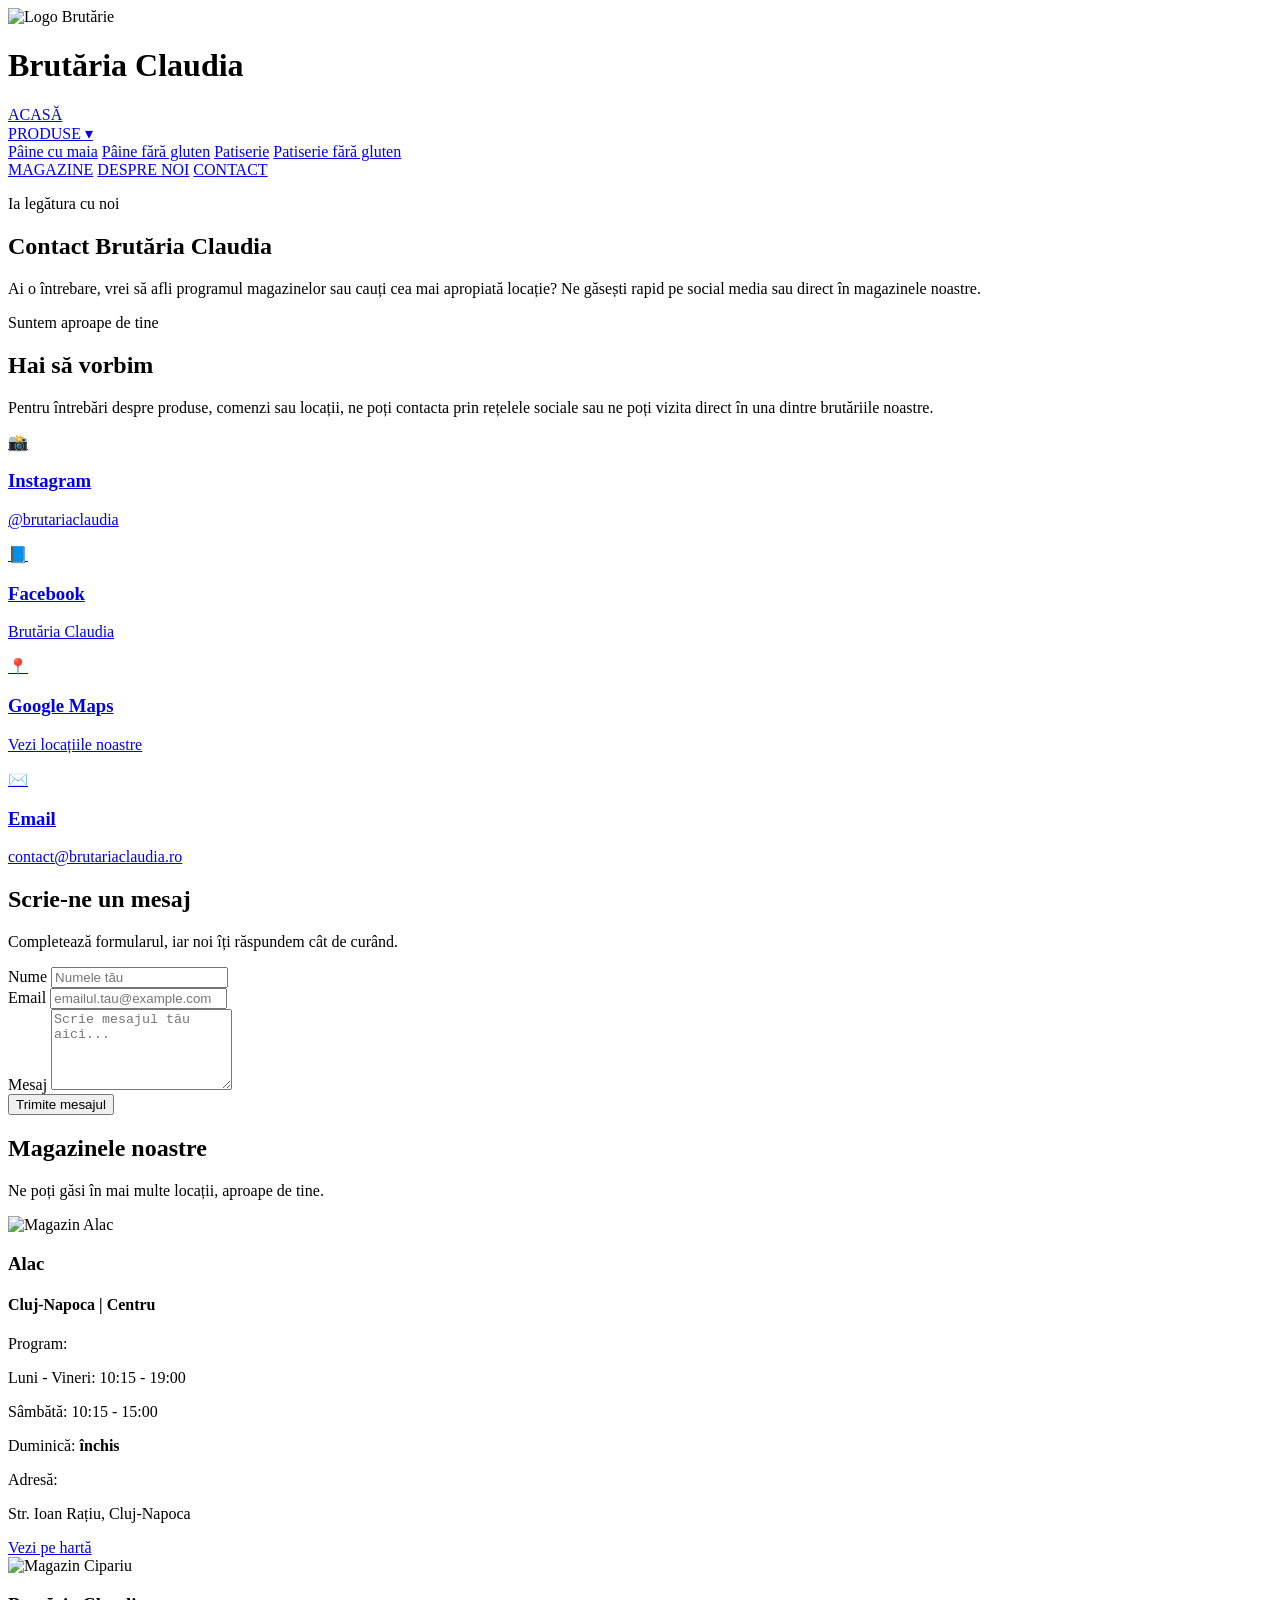
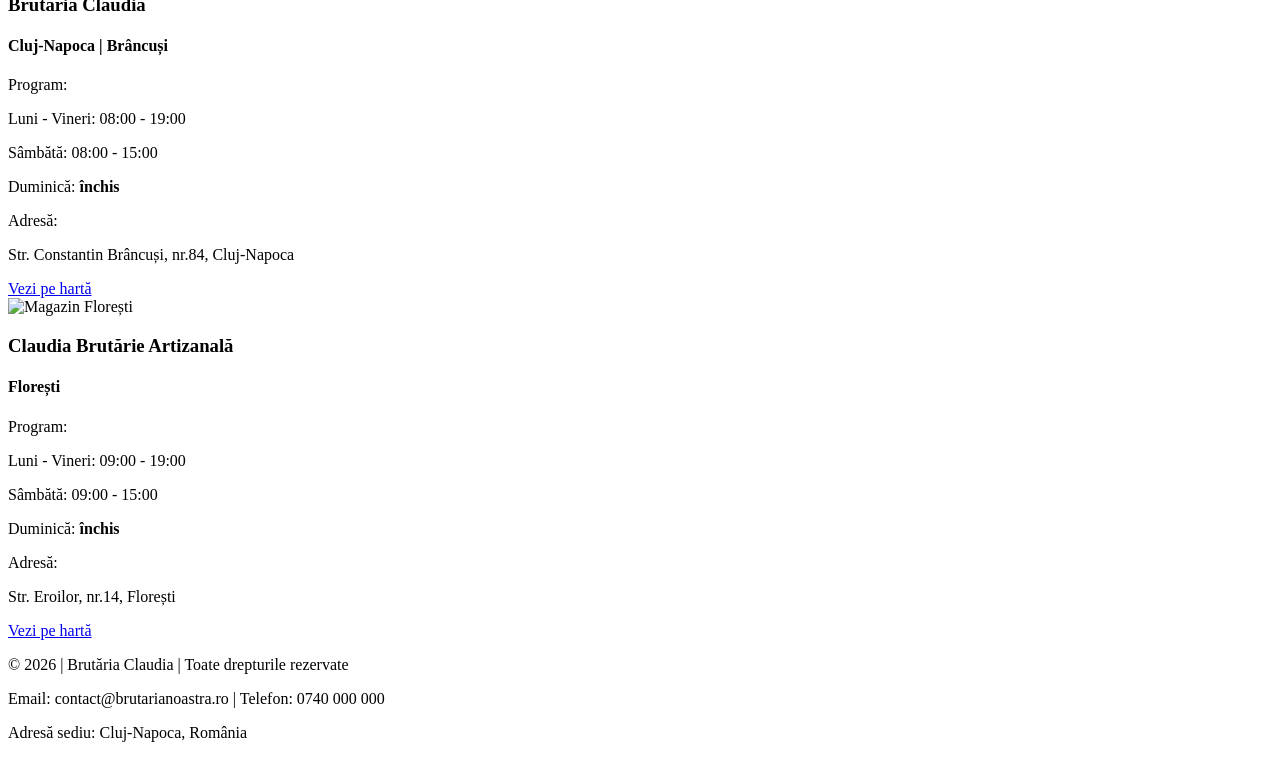
==== contact.html @ e35e1179 "Add files via upload" ====
<!DOCTYPE html>
<html lang="ro">

<head>
    <meta charset="UTF-8">
    <meta name="viewport" content="width=device-width, initial-scale=1.0">
    <title>Brutăria Claudia</title>

    <link rel="preconnect" href="https://fonts.googleapis.com">
    <link rel="preconnect" href="https://fonts.gstatic.com" crossorigin>
    <link href="https://fonts.googleapis.com/css2?family=Dancing+Script:wght@400;500;600;700&display=swap"
        rel="stylesheet">
        <link rel="stylesheet" href="https://cdnjs.cloudflare.com/ajax/libs/font-awesome/6.5.2/css/all.min.css">

    <link rel="stylesheet" href="styleMainPage.css">
    <link rel="stylesheet" href="header.css">
    <link rel="stylesheet" href="footer.css">
    <link rel="stylesheet" href="base.css">
    <link rel="stylesheet" href="generalButton.css">
    <link rel="stylesheet" href="cardProduct.css">
    <link rel="stylesheet" href="styleStoreCard.css">
    <link rel="stylesheet" href="review.css">
    <link rel="stylesheet" href="photoStack.css">
    <link rel="stylesheet" href="desprenoi.css">
    <link rel="stylesheet" href="contact.css">

</head>

<body>

    <div class="header">
        <div class="logo">
            <img src="logomic.jpg" alt="Logo Brutărie">
            <h1>Brutăria Claudia</h1>
        </div>

        <div class="nav-links">
            <a href="index.html">ACASĂ</a>

            <div class="dropdown">
                <a href="products.html" class="dropbtn">PRODUSE ▾</a>

                <div class="dropdown-content">
                    <a href="products.html#paine-maia">Pâine cu maia</a>
                    <a href="products.html#paine-fara-gluten">Pâine fără gluten</a>
                    <a href="products.html#patiserie">Patiserie</a>
                    <a href="products.html#patiserie-fara-gluten">Patiserie fără gluten</a>
                </div>
            </div>

            <a href="#magazine">MAGAZINE</a>
            <a href="desprenoi.html">DESPRE NOI</a>
            <a href="contact.html">CONTACT</a>
        </div>
    </div>

    <section class="contact-hero">
        <div class="contact-hero-overlay"></div>

        <div class="contact-hero-content">
            <p class="small-title center">Ia legătura cu noi</p>
            <h2>Contact Brutăria Claudia</h2>
            <p>
                Ai o întrebare, vrei să afli programul magazinelor sau cauți cea mai apropiată locație?
                Ne găsești rapid pe social media sau direct în magazinele noastre.
            </p>
        </div>
    </section>


    <section class="contact-section">
        <div class="contact-container">

            <div class="contact-info-box">
                <p class="small-title">Suntem aproape de tine</p>
                <h2>Hai să vorbim</h2>
                <p>
                    Pentru întrebări despre produse, comenzi sau locații, ne poți contacta prin rețelele sociale
                    sau ne poți vizita direct în una dintre brutăriile noastre.
                </p>

                <div class="contact-links">

                    <a href="https://www.instagram.com/brutariaclaudia/" target="_blank" class="contact-link-card">
                        <span class="contact-icon">📸</span>
                        <div>
                            <h3>Instagram</h3>
                            <p>@brutariaclaudia</p>
                        </div>
                    </a>

                    <a href="https://www.facebook.com/BrutariaClaudia/" target="_blank" class="contact-link-card">
                        <span class="contact-icon">📘</span>
                        <div>
                            <h3>Facebook</h3>
                            <p>Brutăria Claudia</p>
                        </div>
                    </a>

                    <a href="#magazine" class="contact-link-card">
                        <span class="contact-icon">📍</span>
                        <div>
                            <h3>Google Maps</h3>
                            <p>Vezi locațiile noastre</p>
                        </div>
                    </a>

                    <a href="mailto:contact@brutariaclaudia.ro" class="contact-link-card">
                        <span class="contact-icon">✉️</span>
                        <div>
                            <h3>Email</h3>
                            <p>contact@brutariaclaudia.ro</p>
                        </div>
                    </a>

                </div>
            </div>


            <div class="contact-form-box">
                <h2>Scrie-ne un mesaj</h2>
                <p>Completează formularul, iar noi îți răspundem cât de curând.</p>

                <form>
                    <div class="form-group">
                        <label for="name">Nume</label>
                        <input type="text" id="name" placeholder="Numele tău">
                    </div>

                    <div class="form-group">
                        <label for="email">Email</label>
                        <input type="email" id="email" placeholder="emailul.tau@example.com">
                    </div>

                    <div class="form-group">
                        <label for="message">Mesaj</label>
                        <textarea id="message" rows="5" placeholder="Scrie mesajul tău aici..."></textarea>
                    </div>

                    <button type="submit" class="general-button">Trimite mesajul</button>
                </form>
            </div>

        </div>
    </section>


    <section class="section" id="magazine">
        <h2>Magazinele noastre</h2>
        <p>Ne poți găsi în mai multe locații, aproape de tine.</p>

        <div class="stores-container">

            <div class="card">
                <img src="alac.jpg" alt="Magazin Alac">

                <div class="card-content">
                    <h3>Alac</h3>
                    <h4>Cluj-Napoca | Centru</h4>

                    <div class="store-info">
                        <p class="store-label">Program:</p>
                        <p>Luni - Vineri: 10:15 - 19:00</p>
                        <p>Sâmbătă: 10:15 - 15:00</p>
                        <p>Duminică: <b>închis</b></p>
                    </div>

                    <div class="store-info">
                        <p class="store-label">Adresă:</p>
                        <p>Str. Ioan Rațiu, Cluj-Napoca</p>
                    </div>

                    <a href="https://maps.app.goo.gl/24wig7q5QLeHc96m7" target="_blank" class="general-button">
                        Vezi pe hartă
                    </a>
                </div>
            </div>

            <div class="card">
                <img src="cipariu.jpg" alt="Magazin Cipariu">

                <div class="card-content">
                    <h3>Brutăria Claudia</h3>
                    <h4>Cluj-Napoca | Brâncuși</h4>

                    <div class="store-info">
                        <p class="store-label">Program:</p>
                        <p>Luni - Vineri: 08:00 - 19:00</p>
                        <p>Sâmbătă: 08:00 - 15:00</p>
                        <p>Duminică: <b>închis</b></p>
                    </div>

                    <div class="store-info">
                        <p class="store-label">Adresă:</p>
                        <p>Str. Constantin Brâncuși, nr.84, Cluj-Napoca</p>
                    </div>

                    <a href="https://maps.app.goo.gl/44AQgXcACfryTV2BA" target="_blank" class="general-button">
                        Vezi pe hartă
                    </a>
                </div>
            </div>

            <div class="card">
                <img src="floresti.png" alt="Magazin Florești">

                <div class="card-content">
                    <h3>Claudia Brutărie Artizanală</h3>
                    <h4>Florești</h4>

                    <div class="store-info">
                        <p class="store-label">Program:</p>
                        <p>Luni - Vineri: 09:00 - 19:00</p>
                        <p>Sâmbătă: 09:00 - 15:00</p>
                        <p>Duminică: <b>închis</b></p>
                    </div>

                    <div class="store-info">
                        <p class="store-label">Adresă:</p>
                        <p>Str. Eroilor, nr.14, Florești</p>
                    </div>

                    <a href="https://maps.app.goo.gl/Q2WSrQWiypg644St7" target="_blank" class="general-button">
                        Vezi pe hartă
                    </a>
                </div>
            </div>

        </div>
    </section>



    <div class="footer">
        <p>© 2026 | Brutăria Claudia | Toate drepturile rezervate</p>
        <p>Email: contact@brutarianoastra.ro | Telefon: 0740 000 000</p>
        <p>Adresă sediu: Cluj-Napoca, România</p>
    </div>

    <script src="rotateCard.js"></script>

    <script src="review.js"></script>

    <script src="slideshow.js"></script>

</body>

</html>
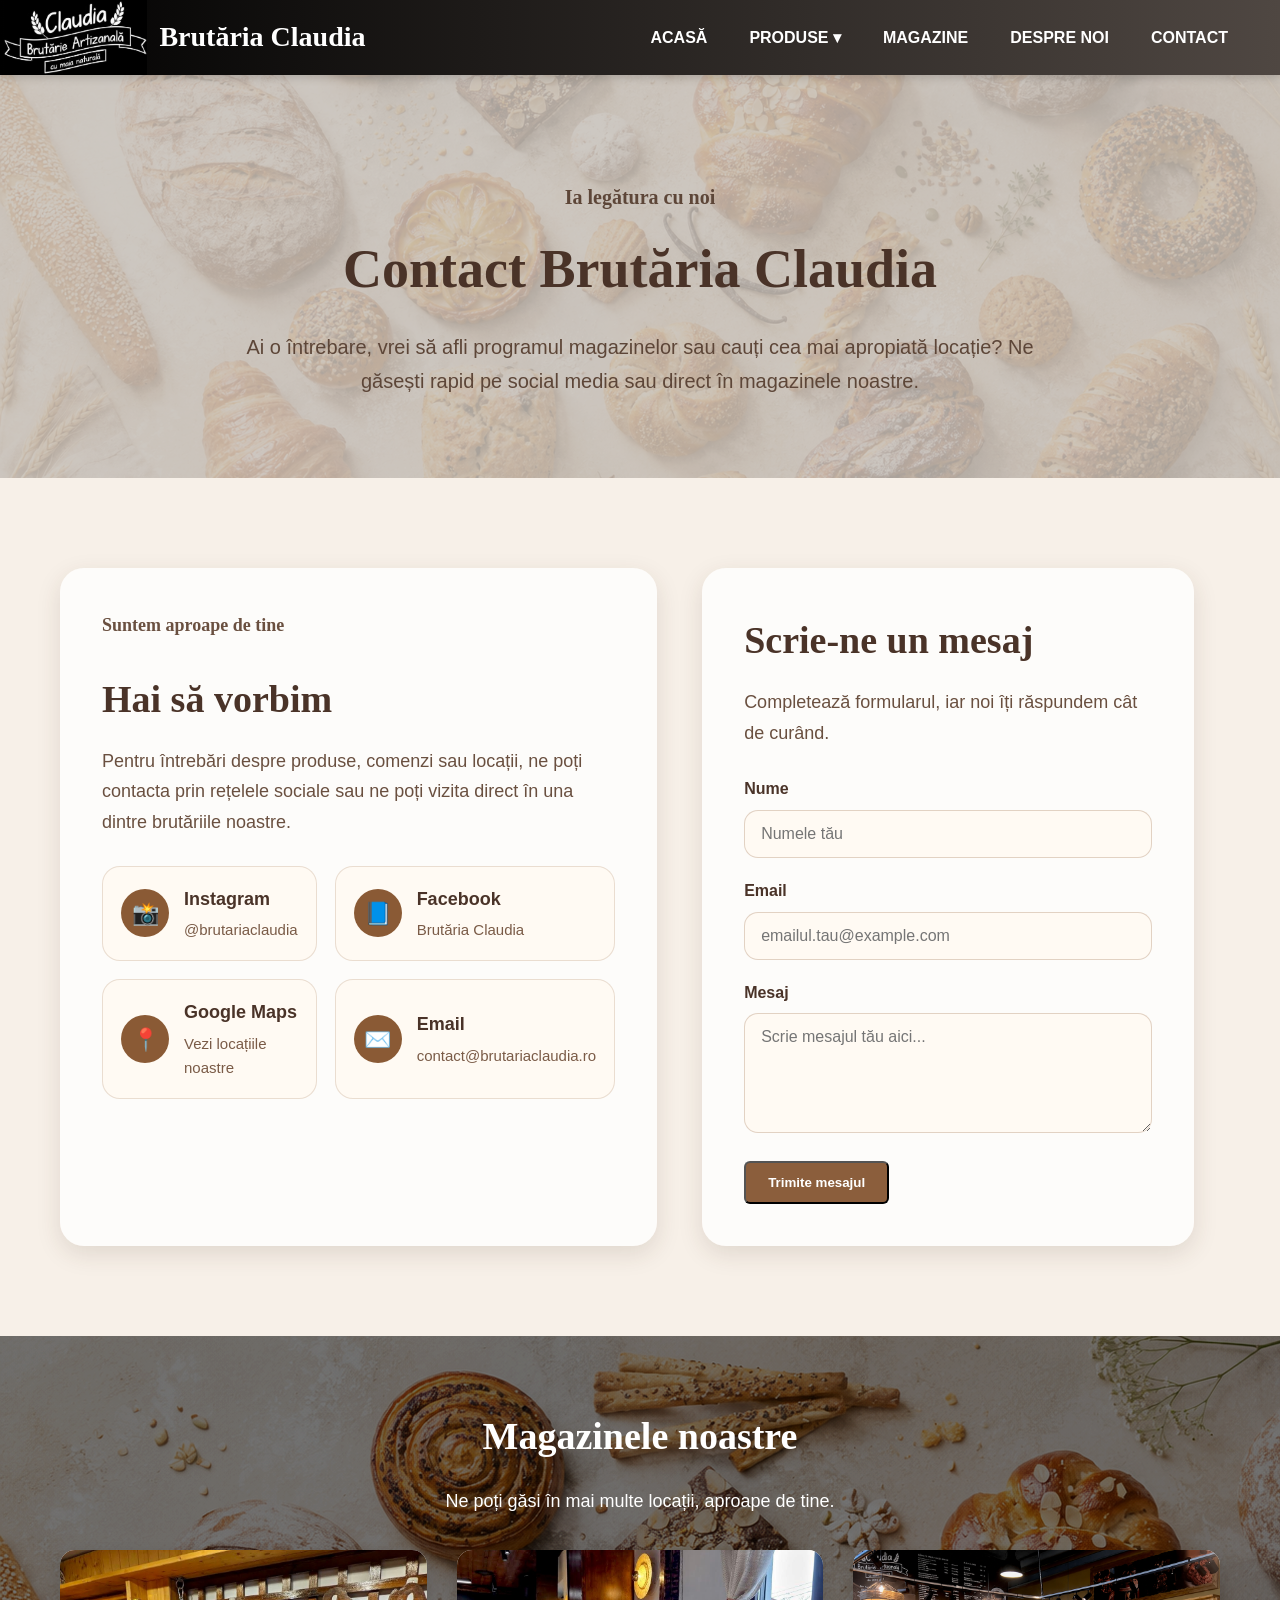
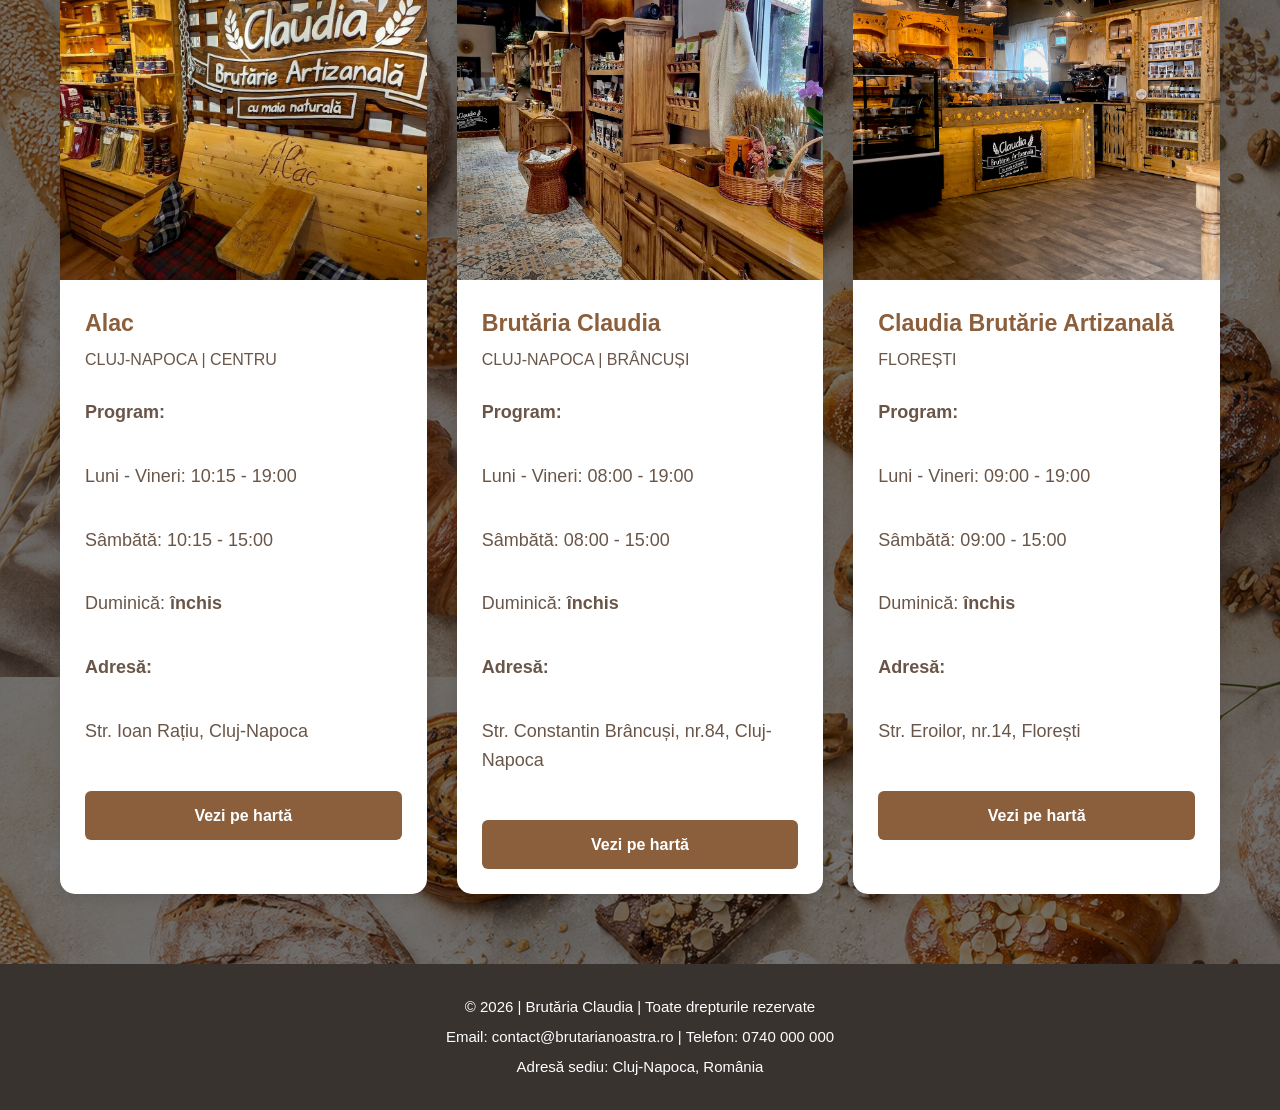
==== commit 4e3987a5: "update" ====
--- a/contact.html
+++ b/contact.html
@@ -48,7 +48,7 @@
                 </div>
             </div>
 
-            <a href="#magazine">MAGAZINE</a>
+            <a href="index.html#magazine">MAGAZINE</a>
             <a href="desprenoi.html">DESPRE NOI</a>
             <a href="contact.html">CONTACT</a>
         </div>
@@ -118,28 +118,28 @@
 
 
             <div class="contact-form-box">
-                <h2>Scrie-ne un mesaj</h2>
-                <p>Completează formularul, iar noi îți răspundem cât de curând.</p>
-
-                <form>
-                    <div class="form-group">
-                        <label for="name">Nume</label>
-                        <input type="text" id="name" placeholder="Numele tău">
-                    </div>
-
-                    <div class="form-group">
-                        <label for="email">Email</label>
-                        <input type="email" id="email" placeholder="emailul.tau@example.com">
-                    </div>
-
-                    <div class="form-group">
-                        <label for="message">Mesaj</label>
-                        <textarea id="message" rows="5" placeholder="Scrie mesajul tău aici..."></textarea>
-                    </div>
-
-                    <button type="submit" class="general-button">Trimite mesajul</button>
-                </form>
-            </div>
+    <h2>Scrie-ne un mesaj</h2>
+    <p>Completează formularul, iar noi îți răspundem cât de curând.</p>
+
+    <form action="mailto:mariadelmarcighi@gmail.com" method="post" enctype="text/plain">
+        <div class="form-group">
+            <label for="name">Nume</label>
+            <input type="text" id="name" name="Nume" placeholder="Numele tău" required>
+        </div>
+
+        <div class="form-group">
+            <label for="email">Email</label>
+            <input type="email" id="email" name="Email" placeholder="emailul.tau@example.com" required>
+        </div>
+
+        <div class="form-group">
+            <label for="message">Mesaj</label>
+            <textarea id="message" name="Mesaj" rows="5" placeholder="Scrie mesajul tău aici..." required></textarea>
+        </div>
+
+        <button type="submit" class="general-button">Trimite mesajul</button>
+    </form>
+</div>
 
         </div>
     </section>
--- a/styleMainPage.css
+++ b/styleMainPage.css
@@ -0,0 +1,636 @@
+.hero {
+    display: flex;
+    justify-content: space-between;
+    align-items: center;
+    padding: 60px 60px 60px 60px;
+    background-image: url('fundalproduse.png');
+    /*background-image: linear-gradient(to bottom right,#4f4742, #ffffff );*/
+    min-height: 668px;
+}
+
+.hero-text {
+    max-width: 50%;
+}
+
+.hero-buttons {
+    display: flex;
+    gap: 20px;
+}
+
+.hero-text h2 {
+    font-size: 52px;
+    margin-bottom: 20px;
+    font-family: Georgia, serif;
+    color: #ffffff;
+}
+
+.hero-text p {
+    font-size: 22px;
+    margin-bottom: 30px;
+    color: #ffffff;
+}
+
+.hero img {
+    width: 40%;
+    max-width: 500px;
+    border-radius: 0;
+    box-shadow: 0 6px 18px rgba(0, 0, 0, 0.18);
+}
+
+
+.section {
+    padding: 70px 60px;
+    text-align: center;
+}
+
+
+.section h2 {
+    font-size: 38px;
+    margin-bottom: 20px;
+    color: #ffff;
+    font-family: Georgia, serif;
+}
+
+.section p {
+    font-size: 18px;
+    margin-bottom: 35px;
+}
+
+.products-container {
+    display: flex;
+    justify-content: center;
+    gap: 30px;
+    flex-wrap: wrap;
+}
+
+.about-section {
+    background-image: url('flourr.jpg');
+    background-size: cover;
+    background-position: center;
+    padding: 90px 60px;
+    display: flex;
+    justify-content: center;
+    align-items: center;
+}
+
+.about-paper {
+    width: 70%;
+    max-width: 950px;
+    background-image: url('pergament.png');
+    background-size: contain;
+    background-repeat: no-repeat;
+    background-position: 47% center;
+    display: flex;
+    justify-content: center;
+    align-items: center;
+    padding: 10% 12%;
+}
+
+.about-paper-content {
+    width: 70%;
+    text-align: center;
+    color: #5a3b27;
+}
+
+.about-paper-content h2 {
+    font-size: clamp(28px, 3vw, 42px);
+    margin-bottom: 20px;
+    font-family: Georgia, serif;
+    color: #5a3b27;
+}
+
+.about-paper-content p {
+    font-size: clamp(16px, 1.4vw, 24px);
+    line-height: 1.7;
+    font-family: "Dancing Script", cursive;
+    color: #5a3b27;
+    margin-bottom: 25px;
+}
+
+.all-products-button {
+    margin-top: 30px;
+}
+
+/*@media (max-width: 900px) {
+    .hero {
+        flex-direction: column;
+        text-align: center;
+        padding: 50px 30px;
+    }
+
+    .hero-text {
+        max-width: 100%;
+        margin-bottom: 30px;
+    }
+
+    .hero img {
+        width: 90%;
+    }
+
+    .header {
+        flex-direction: column;
+        height: auto;
+        padding: 15px 20px;
+    }
+
+    .nav-links {
+        margin-top: 10px;
+        flex-wrap: wrap;
+        justify-content: center;
+    }
+
+    body {
+        padding-top: 130px;
+    }
+}*/
+
+.products-section {
+    padding: 60px 20px;
+    text-align: center;
+}
+
+.products-section h2 {
+    font-size: 38px;
+    margin-bottom: 20px;
+    color: #ffff;
+    font-family: Georgia, serif;
+}
+
+.products-section p {
+    font-size: 18px;
+    margin-bottom: 35px;
+}
+
+
+/* tablet */
+@media (max-width: 992px) {
+    .products-grid {
+        grid-template-columns: repeat(2, 1fr);
+    }
+}
+
+/* telefon */
+@media (max-width: 600px) {
+    .products-grid {
+        grid-template-columns: 1fr;
+    }
+}
+
+/*review*/
+.reviews-section {
+    padding: 70px 60px;
+    text-align: center;
+    background-image: url('fundalproduse.png');
+}
+
+.reviews-section h2 {
+    font-size: 38px;
+    margin-bottom: 20px;
+    color: #ffffff;
+    font-family: Georgia, serif;
+}
+
+.reviews-section > p {
+    font-size: 18px;
+    margin-bottom: 45px;
+    color: #ffffff;
+}
+
+.reviews-carousel {
+    max-width: 1200px;
+    margin: 0 auto;
+    position: relative;
+
+    display: flex;
+    align-items: center;
+    justify-content: center;
+}
+
+.reviews-wrapper {
+    width: 100%;
+    display: grid;
+    grid-template-columns: 0.8fr 1.3fr 0.8fr;
+    gap: 30px;
+    align-items: center;
+}
+
+.review-card {
+    background-color: #fffaf5;
+    border-radius: 16px;
+    padding: 35px 30px;
+    box-shadow: 0 6px 18px rgba(0, 0, 0, 0.12);
+    min-height: 230px;
+
+    display: flex;
+    flex-direction: column;
+    justify-content: center;
+
+    transition: transform 0.3s ease, opacity 0.3s ease, filter 0.3s ease;
+}
+
+.active-review {
+    transform: scale(1);
+    opacity: 1;
+    filter: none;
+}
+
+.side-review {
+    transform: scale(0.88);
+    opacity: 0.35;
+    filter: blur(1.5px);
+}
+
+.review-text {
+    font-size: 1.15rem;
+    line-height: 1.6;
+    color: #5a3b27;
+    margin-bottom: 25px;
+    font-style: italic;
+}
+
+.review-name {
+    color: #8b5e3c;
+    font-size: 1.25rem;
+    margin-bottom: 8px;
+}
+
+.review-stars {
+    color: #8b5e3c;
+    font-size: 1.2rem;
+    margin: 0;
+}
+
+.review-arrow {
+    position: absolute;
+    z-index: 2;
+
+    width: 45px;
+    height: 45px;
+    border-radius: 50%;
+    border: none;
+
+    background-color: #8b5e3c;
+    color: white;
+    font-size: 28px;
+    cursor: pointer;
+
+    display: flex;
+    align-items: center;
+    justify-content: center;
+
+    transition: background-color 0.3s ease, transform 0.3s ease;
+}
+
+.review-arrow:hover {
+    background-color: #6f492d;
+    transform: translateY(-3px);
+}
+
+.left-arrow {
+    left: -20px;
+}
+
+.right-arrow {
+    right: -20px;
+}
+
+/* tablet */
+@media (max-width: 992px) {
+    .reviews-wrapper {
+        grid-template-columns: 1fr;
+    }
+
+    .side-review {
+        display: none;
+    }
+
+    .left-arrow {
+        left: 10px;
+    }
+
+    .right-arrow {
+        right: 10px;
+    }
+}
+
+/* telefon */
+@media (max-width: 600px) {
+    .reviews-section {
+        padding: 60px 20px;
+    }
+
+    .review-card {
+        padding: 30px 20px;
+    }
+
+    .review-text {
+        font-size: 1rem;
+    }
+}
+
+/* ========================= */
+/* RESPONSIVE MAINPAGE */
+/* ========================= */
+
+* {
+    box-sizing: border-box;
+}
+
+html,
+body {
+    max-width: 100%;
+    overflow-x: hidden;
+}
+
+img {
+    max-width: 100%;
+    height: auto;
+}
+
+/* TABLET */
+@media (max-width: 992px) {
+
+    .hero {
+        flex-direction: column;
+        justify-content: center;
+        text-align: center;
+        padding: 60px 35px;
+        min-height: auto;
+        gap: 45px;
+    }
+
+    .hero-text {
+        max-width: 100%;
+    }
+
+    .hero-text h2 {
+        font-size: 42px;
+    }
+
+    .hero-text p {
+        font-size: 20px;
+    }
+
+    .hero-buttons {
+        justify-content: center;
+        flex-wrap: wrap;
+    }
+
+    .photo-stack {
+        width: 100%;
+        max-width: 420px;
+        margin: 0 auto;
+    }
+
+    .section {
+        padding: 60px 35px;
+    }
+
+    .about-section {
+        padding: 70px 30px;
+    }
+
+    .about-paper {
+        width: 100%;
+        max-width: 760px;
+        padding: 12% 14%;
+        background-size: contain;
+        background-position: center;
+    }
+
+    .about-paper-content {
+        width: 80%;
+    }
+
+    .reviews-section {
+        padding: 60px 35px;
+    }
+}
+
+/* TELEFON */
+@media (max-width: 600px) {
+
+    body {
+        overflow-x: hidden;
+    }
+
+    .hero {
+        flex-direction: column;
+        padding: 45px 20px 55px 20px;
+        min-height: auto;
+        text-align: center;
+        gap: 35px;
+        background-size: cover;
+        background-position: center;
+    }
+
+    .hero-text {
+        max-width: 100%;
+    }
+
+    .hero-text h2 {
+        font-size: 32px;
+        line-height: 1.2;
+        margin-bottom: 16px;
+    }
+
+    .hero-text p {
+        font-size: 17px;
+        line-height: 1.5;
+        margin-bottom: 24px;
+    }
+
+    .hero-buttons {
+        flex-direction: column;
+        align-items: center;
+        gap: 14px;
+    }
+
+    .hero-buttons .general-button {
+        width: 100%;
+        max-width: 280px;
+        text-align: center;
+    }
+
+    .photo-stack {
+        width: 100%;
+        max-width: 300px;
+        height: 300px;
+        margin: 0 auto;
+    }
+
+    .stack-photo {
+        max-width: 230px;
+    }
+
+    .products-section {
+        padding: 50px 18px;
+    }
+
+    .products-section h2,
+    .section h2,
+    .reviews-section h2 {
+        font-size: 30px;
+        line-height: 1.2;
+    }
+
+    .products-section p,
+    .section p,
+    .reviews-section > p {
+        font-size: 16px;
+        line-height: 1.5;
+    }
+
+    .products-grid {
+        grid-template-columns: 1fr;
+        gap: 25px;
+        max-width: 360px;
+        margin: 0 auto;
+    }
+
+    .product-card {
+        height: 430px;
+    }
+
+    .product-card-front img {
+        height: 300px;
+    }
+
+    .product-card-front h3 {
+        height: 130px;
+        font-size: 1.05rem;
+        padding: 12px;
+    }
+
+    .product-card-back {
+        padding: 18px;
+        justify-content: flex-start;
+        overflow-y: auto;
+    }
+
+    .product-card-back h3 {
+        font-size: 1.1rem;
+        margin-bottom: 10px;
+    }
+
+    .product-card-back p {
+        font-size: 0.9rem;
+        line-height: 1.45;
+    }
+
+    .section {
+        padding: 50px 18px;
+    }
+
+    .about-section {
+        padding: 55px 12px;
+        background-position: center;
+    }
+
+    .about-paper {
+        width: 100%;
+        max-width: 380px;
+        min-height: 520px;
+        padding: 90px 38px;
+        background-size: 100% 100%;
+        background-position: center;
+    }
+
+    .about-paper-content {
+        width: 100%;
+    }
+
+    .about-paper-content h2 {
+        font-size: 28px;
+        margin-bottom: 14px;
+    }
+
+    .about-paper-content p {
+        font-size: 18px;
+        line-height: 1.35;
+        margin-bottom: 18px;
+    }
+
+    .about-paper-content .general-button {
+        font-size: 14px;
+        padding: 10px 16px;
+    }
+
+    .stores-container {
+        grid-template-columns: 1fr;
+        gap: 25px;
+        max-width: 360px;
+        margin: 0 auto;
+    }
+
+    .card img {
+        height: 260px;
+    }
+
+    .card-content {
+        padding: 20px;
+    }
+
+    .card-content h3 {
+        font-size: 1.25rem;
+    }
+
+    .card-content h4 {
+        font-size: 0.9rem;
+        margin-bottom: 18px;
+    }
+
+    .card-content p {
+        font-size: 15px;
+    }
+
+    .reviews-section {
+        padding: 50px 18px;
+    }
+
+    .reviews-carousel {
+        max-width: 100%;
+    }
+
+    .reviews-wrapper {
+        grid-template-columns: 1fr;
+        gap: 0;
+    }
+
+    .side-review {
+        display: none;
+    }
+
+    .review-card {
+        min-height: auto;
+        padding: 28px 22px;
+        margin: 0 35px;
+    }
+
+    .review-text {
+        font-size: 0.95rem;
+        line-height: 1.5;
+    }
+
+    .review-name {
+        font-size: 1.1rem;
+    }
+
+    .review-arrow {
+        width: 36px;
+        height: 36px;
+        font-size: 22px;
+    }
+
+    .left-arrow {
+        left: 0;
+    }
+
+    .right-arrow {
+        right: 0;
+    }
+
+    .all-products-button {
+        margin-top: 25px;
+    }
+}
--- a/header.css
+++ b/header.css
@@ -0,0 +1,107 @@
+        .header {
+            background-image: linear-gradient(to right, #000, #4f4742);
+            color: white;
+            position: fixed;
+            top: 0;
+            width: 100%;
+            height: 75px;
+            display: flex;
+            justify-content: space-between;
+            align-items: center;
+            padding-left: 4px;
+            padding-right: 40px;
+            z-index: 1000;
+            box-shadow: 0 3px 8px rgba(0, 0, 0, 0.15);
+        }
+
+        .logo {
+            display: flex;
+            align-items: center;
+            gap: 12px;
+            height: 100%;
+        }
+
+        .logo img {
+            height: 100%;
+            width: auto;
+            object-fit: contain;
+        }
+
+        .logo h1 {
+            font-size: 28px;
+            font-family: Georgia, serif;
+        }
+
+        .nav-links {
+            display: flex;
+            align-items: center;
+            gap: 18px;
+        }
+
+        .nav-links a {
+            text-decoration: none;
+            color: white;
+            font-weight: bold;
+            padding: 8px 12px;
+            border-radius: 6px;
+            transition: background-color 0.3s ease;
+        }
+
+        .nav-links a:hover {
+            background-color: rgba(255, 255, 255, 0.2);
+        }
+
+        /*dropdown*/
+        .dropdown {
+    position: relative;
+    display: inline-block;
+}
+
+.dropbtn {
+    cursor: pointer;
+}
+
+.dropdown-content {
+    display: none;
+    position: absolute;
+    top: 100%;
+    left: 0;
+
+    background-color: #4f4742;
+    min-width: 230px;
+
+    border-radius: 0 0 10px 10px;
+    overflow: hidden;
+
+    box-shadow: 0 6px 14px rgba(0, 0, 0, 0.25);
+    z-index: 2000;
+}
+
+.dropdown-content a {
+    display: block;
+    padding: 12px 16px;
+
+    color: white;
+    text-decoration: none;
+    font-size: 14px;
+    font-weight: bold;
+
+    border-radius: 0;
+    white-space: nowrap;
+}
+
+.dropdown-content a:hover {
+    background-color: rgba(255, 255, 255, 0.18);
+}
+
+.dropdown:hover .dropdown-content {
+    display: block;
+}
+
+html {
+    scroll-behavior: smooth;
+}
+
+.products-section h2 {
+    scroll-margin-top: 100px;
+}
--- a/footer.css
+++ b/footer.css
@@ -0,0 +1,13 @@
+.footer {
+    background-color: #393330;
+    color: white;
+    text-align: center;
+    padding: 25px;
+    margin-top: 0;
+    width: 100%;
+}
+
+.footer p {
+    margin: 6px 0;
+    font-size: 15px;
+}
--- a/base.css
+++ b/base.css
@@ -0,0 +1,28 @@
+* {
+            margin: 0;
+            padding: 0;
+            box-sizing: border-box;
+        }
+
+        body {
+            padding-top: 50px;
+            
+            font-family: Arial, sans-serif;
+            background-image: url('bw1.jpg');
+            color: #ffffff;
+            line-height: 1.6;
+        }
+
+       /* body {
+            margin: 0;
+            padding: 0;
+            background-image: url('bw1.jpg');
+            color: #333;
+            line-height: 1;
+            padding-top: 100px;
+            align-items: center;
+            justify-content: center;
+            display: flex;
+            flex-direction: column;
+            min-height: 100vh;
+        }*/
--- a/generalButton.css
+++ b/generalButton.css
@@ -0,0 +1,17 @@
+.general-button {
+    display: inline-block;
+    text-decoration: none;
+    background-color: #8b5e3c;
+    color: white;
+    padding: 12px 22px;
+    border-radius: 6px;
+    font-weight: bold;
+    font-family: Arial, sans-serif;
+
+    transition: background-color 0.3s ease, transform 0.3s ease;
+}
+
+.general-button:hover {
+    background-color: #6f492d;
+    transform: translateY(-4px);
+}
--- a/cardProduct.css
+++ b/cardProduct.css
@@ -0,0 +1,153 @@
+.products-grid {
+    display: grid;
+    grid-template-columns: repeat(3, 1fr);
+    gap: 30px;
+    max-width: 1200px;
+    margin: 0 auto;
+}
+
+.product-card {
+    background-color: transparent;
+    width: 100%;
+    height: 400px;
+    perspective: 1000px;
+
+    transition: transform 0.3s ease;
+}
+
+.product-card:hover {
+    transform: translateY(-8px);
+}
+
+.product-card:hover .product-card-front,
+.product-card:hover .product-card-back {
+    box-shadow: 0 12px 25px rgba(0, 0, 0, 0.18);
+}
+
+.product-card-inner {
+    position: relative;
+    width: 100%;
+    height: 100%;
+    transition: transform 0.8s;
+    transform-style: preserve-3d;
+}
+
+.product-card.flipped .product-card-inner {
+    transform: rotateY(180deg);
+}
+
+.product-card-front,
+.product-card-back {
+    position: absolute;
+    width: 100%;
+    height: 100%;
+    border-radius: 16px;
+    overflow: hidden;
+    -webkit-backface-visibility: hidden;
+    backface-visibility: hidden;
+    box-shadow: 0 6px 18px rgba(0, 0, 0, 0.12);
+}
+
+.product-card-front {
+    background-color: #fffaf5;
+    display: flex;
+    flex-direction: column;
+}
+
+.product-card-front img {
+    width: 100%;
+    height: 330px;
+    object-fit: cover;
+    display: block;
+}
+
+.product-card-front h3 {
+    height: 100px;
+    margin: 0;
+    padding: 10px 15px;
+
+    display: flex;
+    align-items: center;
+    justify-content: center;
+
+    text-align: center;
+    font-size: 1.15rem;
+    line-height: 1.25;
+    color: #5c3b1e;
+    background-color: #fffaf5;
+    box-sizing: border-box;
+}
+
+.product-card-back {
+    background-color: #f3e2cf;
+    color: #4a2c17;
+    transform: rotateY(180deg);
+
+    display: flex;
+    flex-direction: column;
+    justify-content: center;
+    align-items: flex-start;
+
+    text-align: left;
+    padding: 25px;
+    box-sizing: border-box;
+}
+
+.product-card-back h3 {
+    margin: 0 0 15px 0;
+    font-size: 1.3rem;
+    width: 100%;
+}
+
+.product-card-back p {
+    font-size: 1rem;
+    line-height: 1.6;
+    margin: 0;
+    width: 100%;
+}
+
+.titlu {
+    font-size: 24px;
+    font-weight: bold;
+    text-align: center;
+
+    display: flex;
+    align-items: center;
+    justify-content: center;
+}
+
+/* tablet */
+@media (max-width: 992px) {
+    .products-grid {
+        grid-template-columns: repeat(2, 1fr);
+        padding: 0 20px;
+    }
+}
+
+/* telefon */
+@media (max-width: 600px) {
+    .products-grid {
+        grid-template-columns: 1fr;
+        padding: 0;
+        max-width: 360px;
+    }
+
+    .product-card {
+        height: 430px;
+    }
+
+    .product-card-front img {
+        height: 300px;
+    }
+
+    .product-card-back {
+        padding: 18px;
+        overflow-y: auto;
+        justify-content: flex-start;
+    }
+
+    .product-card-back p {
+        font-size: 0.9rem;
+        line-height: 1.45;
+    }
+}
--- a/styleStoreCard.css
+++ b/styleStoreCard.css
@@ -0,0 +1,108 @@
+.stores-container {
+    display: grid;
+    grid-template-columns: repeat(3, 1fr);
+    gap: 30px;
+    max-width: 1200px;
+    margin: 0 auto;
+}
+
+.card {
+    background-color: white;
+    width: 100%;
+    border-radius: 15px;
+    overflow: hidden;
+    box-shadow: 0 4px 14px rgba(0, 0, 0, 0.1);
+    transition: transform 0.3s ease;
+}
+
+.card:hover {
+    transform: translateY(-6px);
+}
+
+.card img {
+    width: 100%;
+    height: 330px;
+    object-fit: cover;
+    display: block;
+}
+
+.card-content {
+    padding: 25px;
+    text-align: left;
+}
+
+.card-content h3 {
+    margin-bottom: 5px;
+    color: #8b5e3c;
+    font-size: 1.45rem;
+}
+
+.card-content h4 {
+    margin: 0 0 25px 0;
+    color: #6a5648;
+    font-size: 1rem;
+    font-weight: normal;
+    text-transform: uppercase;
+}
+
+.card-content p {
+    font-size: 16px;
+    margin-bottom: 8px;
+    color: #6a5648;
+}
+
+.store-info {
+    margin-bottom: 20px;
+}
+
+.store-label {
+    font-weight: bold;
+    color: #4a2c17;
+    margin-bottom: 5px;
+}
+
+.card-content .general-button {
+    margin-top: 10px;
+    width: 100%;
+    text-align: center;
+    box-sizing: border-box;
+}
+
+/* tablet */
+/* tablet */
+@media (max-width: 992px) {
+    .stores-container {
+        grid-template-columns: repeat(2, 1fr);
+        padding: 0 20px;
+    }
+}
+
+/* telefon */
+@media (max-width: 600px) {
+    .stores-container {
+        grid-template-columns: 1fr;
+        padding: 0;
+        max-width: 360px;
+    }
+
+    .card img {
+        height: 260px;
+    }
+
+    .card-content {
+        padding: 20px;
+    }
+
+    .card-content h3 {
+        font-size: 1.25rem;
+    }
+
+    .card-content h4 {
+        font-size: 0.9rem;
+        margin-bottom: 18px;
+    }
+
+    .card-content p {
+        font-size: 15px;
+    }
+}
--- a/review.css
+++ b/review.css
@@ -0,0 +1,197 @@
+.reviews-section {
+    padding: 70px 60px;
+    text-align: center;
+}
+
+.reviews-section h2 {
+    font-size: 38px;
+    margin-bottom: 20px;
+    color: #ffffff;
+    font-family: Georgia, serif;
+}
+
+.reviews-section > p {
+    font-size: 18px;
+    margin-bottom: 45px;
+    color: #ffffff;
+}
+
+.reviews-carousel {
+    max-width: 1200px;
+    height: 430px;
+    margin: 0 auto;
+    position: relative;
+
+    display: flex;
+    align-items: center;
+    justify-content: center;
+}
+
+.reviews-stage {
+    width: 100%;
+    height: 100%;
+    position: relative;
+    overflow: hidden;
+}
+
+.review-card {
+    position: absolute;
+    top: 50%;
+    left: 50%;
+
+    width: calc((100% - 60px) / 3);
+    max-width: 380px;
+
+    background-color: #fffaf5;
+    border-radius: 16px;
+    padding: 35px 35px;
+    box-shadow: 0 6px 18px rgba(0, 0, 0, 0.12);
+
+    display: flex;
+    flex-direction: column;
+    justify-content: center;
+
+    transition:
+        transform 0.65s ease,
+        opacity 0.65s ease,
+        filter 0.65s ease;
+
+    box-sizing: border-box;
+}
+
+.active-review {
+    transform: translate(-50%, -50%) scale(1);
+    opacity: 1;
+    filter: blur(0);
+    z-index: 5;
+}
+
+.prev-review {
+    transform: translate(-125%, -50%) scale(0.78);
+    opacity: 0.35;
+    filter: blur(2px);
+    z-index: 3;
+}
+
+.next-review {
+    transform: translate(25%, -50%) scale(0.78);
+    opacity: 0.35;
+    filter: blur(2px);
+    z-index: 3;
+}
+
+.hidden-review {
+    transform: translate(-50%, -50%) scale(0.55);
+    opacity: 0;
+    filter: blur(4px);
+    z-index: 1;
+    pointer-events: none;
+}
+
+.review-text {
+    font-size: 1.05rem;
+    line-height: 1.6;
+    color: #5a3b27;
+    margin-bottom: 25px;
+    font-style: italic;
+}
+
+.review-name {
+    color: #8b5e3c;
+    font-size: 1.25rem;
+    margin-bottom: 8px;
+}
+
+.review-stars {
+    color: #8b5e3c;
+    font-size: 1.25rem;
+    margin: 0;
+}
+
+.review-arrow {
+    position: absolute;
+    z-index: 10;
+
+    width: 45px;
+    height: 45px;
+    border-radius: 50%;
+    border: none;
+
+    background-color: #8b5e3c;
+    color: white;
+    font-size: 28px;
+    cursor: pointer;
+
+    display: flex;
+    align-items: center;
+    justify-content: center;
+
+    transition: background-color 0.3s ease, transform 0.3s ease;
+}
+
+.review-arrow:hover {
+    background-color: #6f492d;
+    transform: translateY(-3px);
+}
+
+.left-arrow {
+    left: 10px;
+}
+
+.right-arrow {
+    right: 10px;
+}
+
+/* tablet */
+@media (max-width: 992px) {
+    .reviews-carousel {
+        height: 460px;
+    }
+
+    .review-card {
+        width: calc((100% - 30px) / 2);
+        max-width: none;
+    }
+
+    .prev-review {
+        transform: translate(-115%, -50%) scale(0.72);
+    }
+
+    .next-review {
+        transform: translate(15%, -50%) scale(0.72);
+    }
+}
+
+/* telefon */
+@media (max-width: 600px) {
+    .reviews-section {
+        padding: 60px 20px;
+    }
+
+    .reviews-carousel {
+        height: 430px;
+    }
+
+    .review-card {
+        width: 82%;
+        padding: 30px 22px;
+    }
+
+    .prev-review,
+    .next-review {
+        opacity: 0;
+        pointer-events: none;
+    }
+
+    .review-text {
+        font-size: 1rem;
+    }
+
+    .left-arrow {
+        left: 0;
+    }
+
+    .right-arrow {
+        right: 0;
+    }
+}
--- a/photoStack.css
+++ b/photoStack.css
@@ -0,0 +1,51 @@
+.photo-stack {
+    position: relative;
+    width: 49%;
+    max-width: 820px;
+    height: 380px;
+
+    display: flex;
+    align-items: center;
+    justify-content: center;
+}
+
+.stack-photo {
+    position: absolute;
+
+    max-width: 610px;
+    max-height: 490px;
+
+    width: auto;
+    height: auto;
+
+    object-fit: contain;
+    display: block;
+
+    border-radius: 16px;
+    box-shadow: 0 18px 40px rgba(0, 0, 0, 0.38);
+
+    --x: 0px;
+    --y: 0px;
+    --r: 0deg;
+    --s: 1;
+
+    transform: translate(var(--x), var(--y)) rotate(var(--r)) scale(var(--s));
+
+    transition:
+        transform 0.9s ease,
+        box-shadow 0.9s ease;
+
+    opacity: 1;
+}
+
+.stack-photo.lifting {
+    transform: translate(-160px, -60px) rotate(-14deg) scale(1.1);
+    z-index: 100;
+    box-shadow: 0 24px 50px rgba(0, 0, 0, 0.48);
+}
+
+.stack-photo.move-to-top {
+    transform: translate(0px, 0px) rotate(4deg) scale(1.1);
+    z-index: 100;
+    box-shadow: 0 26px 55px rgba(0, 0, 0, 0.52);
+}
--- a/desprenoi.css
+++ b/desprenoi.css
@@ -0,0 +1,289 @@
+
+/* GENERAL */
+
+.small-title {
+    font-family: "Dancing Script", cursive;
+    font-size: 34px;
+    color: #c3b1a4;
+    margin-bottom: 12px;
+    font-weight: 700;
+} 
+
+.small-title {
+    font-size: 50px;
+}
+
+.small-title.center {
+    text-align: center;
+}
+
+.about-story {
+    display: flex;
+    align-items: center;
+    gap: 55px;
+    padding: 90px 60px;
+    background-image: url('fundallight.png');
+}
+
+.section-light {
+    background-color: #f7f0e8;
+}
+
+.section-brown {
+    background: linear-gradient(to right, #3f332d, #5a463b);
+    color: white;
+}
+
+.section-brown .small-title {
+    color: #f1d1a8;
+}
+
+.section-brown .about-text p {
+    color: #f7eee5;
+}
+
+.reverse {
+    flex-direction: row;
+}
+
+.about-text {
+    flex: 1;
+}
+
+.about-text h2 {
+    font-size: 42px;
+    line-height: 1.2;
+    margin-bottom: 25px;
+    color: #ffffff;
+    font-family: Georgia, serif;
+}
+
+.custom {
+    font-size: 25px;
+    color: #ffffff;
+    font-family: "Dancing Script", cursive;
+}
+
+
+.section-brown .about-text h2 {
+    color: white;
+}
+
+.about-image-box {
+    flex: 1;
+}
+
+.about-image-box img {
+    width: 100%;
+    height: 470px;
+    object-fit: cover;
+    display: block;
+    box-shadow: 0 12px 30px rgba(0, 0, 0, 0.22);
+}
+
+/* VALUES */
+
+.values-section {
+    padding: 90px 60px;
+    background-image:
+        linear-gradient(rgba(247, 240, 232, 0.92), rgba(247, 240, 232, 0.92)),
+        url("bej.jpg");
+    background-size: cover;
+    background-position: center;
+    text-align: center;
+}
+
+.values-section h2 {
+    font-size: 44px;
+    font-family: Georgia, serif;
+    color: #3b2c25;
+    margin-bottom: 45px;
+}
+
+.values-grid {
+    max-width: 1200px;
+    margin: 0 auto;
+    display: grid;
+    grid-template-columns: repeat(3, 1fr);
+    gap: 30px;
+}
+
+.value-card {
+    background-color: #fffaf4;
+    padding: 38px 30px;
+    box-shadow: 0 8px 22px rgba(0, 0, 0, 0.13);
+    transition: transform 0.3s ease, box-shadow 0.3s ease;
+}
+
+.value-card:hover {
+    transform: translateY(-8px);
+    box-shadow: 0 14px 30px rgba(0, 0, 0, 0.2);
+}
+
+.value-card h3 {
+    font-size: 27px;
+    color: #4f3326;
+    margin-bottom: 18px;
+    font-family: Georgia, serif;
+}
+
+.value-card p {
+    font-size: 17px;
+    line-height: 1.7;
+    color: #5b514b;
+}
+
+/* QUOTE */
+
+.about-quote {
+    padding: 100px 60px;
+    background-image: url('fundallight.png');
+    background-size: cover;
+    background-position: center;
+    text-align: center;
+}
+
+.quote-box {
+    max-width: 850px;
+    margin: 0 auto;
+    color: white;
+}
+
+.quote-box h2 {
+    font-size: 52px;
+    font-family: Georgia, serif;
+    margin-bottom: 20px;
+}
+
+.quote-box p {
+    font-size: 21px;
+    line-height: 1.6;
+    margin-bottom: 35px;
+}
+
+/*PERGAMENT*/
+/* PERGAMENT */
+
+/* PERGAMENT - ca pe mainpage */
+
+/* PERGAMENT + POZA */
+
+.about-sectionn {
+    background-image: url('fundallight.png');
+    background-size: cover;
+    background-position: center;
+
+    padding: 10px 60px;
+    min-height: 668px;
+
+    display: flex;
+    justify-content: space-between;
+    align-items: center;
+    gap: 45px;
+
+    text-align: center;
+}
+
+.about-paperr {
+    flex: 1.3;
+    width: 100%;
+    max-width: 600px;
+    min-height: 900px;
+
+    background-image: url('scrisorica1.png');
+    background-size: 100% 100%;
+    background-repeat: no-repeat;
+    background-position: center;
+
+    display: flex;
+    justify-content: center;
+    align-items: center;
+
+    padding: 140px 70px 150px;
+    box-sizing: border-box;
+}
+
+.about-paper-content {
+    width: 72%;
+    text-align: center;
+    color: #5a3b27;
+}
+
+.about-paper-content h2 {
+    font-size: clamp(30px, 3vw, 48px);
+    margin-bottom: 20px;
+    font-family: Georgia, serif;
+    color: #5a3b27;
+}
+
+.about-paper-content p {
+    font-size: clamp(15px, 1.2vw, 21px);
+    line-height: 1.7;
+    font-family: "Dancing Script", cursive;
+    color: #5a3b27;
+    margin-bottom: 22px;
+}
+
+.about-hero-image {
+    flex: 0.9;
+    display: flex;
+    justify-content: center;
+    align-items: center;
+}
+
+.about-hero-image img {
+    width: 100%;
+    max-width: 520px;
+    height: 520px;
+    object-fit: cover;
+    display: block;
+
+    border-radius: 0;
+    margin-left: 115px;
+}
+/* RESPONSIVE */
+
+@media (max-width: 900px) {
+    .about-hero {
+        padding: 70px 30px;
+        min-height: 560px;
+    }
+
+    .about-hero-content h2 {
+        font-size: 45px;
+    }
+
+    .about-hero-content p {
+        font-size: 19px;
+    }
+
+    .about-story,
+    .reverse {
+        flex-direction: column;
+        padding: 70px 30px;
+    }
+
+    .about-text h2 {
+        font-size: 34px;
+    }
+
+    .about-image-box img {
+        height: 360px;
+    }
+
+    .values-section {
+        padding: 70px 30px;
+    }
+
+    .values-grid {
+        grid-template-columns: 1fr;
+    }
+
+    .about-quote {
+        padding: 80px 30px;
+    }
+
+    .quote-box h2 {
+        font-size: 38px;
+    }
+}
--- a/contact.css
+++ b/contact.css
@@ -0,0 +1,230 @@
+.contact-hero {
+    position: relative;
+    min-height: 360px;
+    background-image: url('fundallight.png');
+    background-size: cover;
+    background-position: center;
+    display: flex;
+    align-items: center;
+    justify-content: center;
+    padding: 130px 60px 80px;
+    text-align: center;
+}
+
+.background {
+    background-image: url('fundallight.png');
+}
+
+.contact-hero-overlay {
+    position: absolute;
+    inset: 0;
+    background: rgba(255, 248, 238, 0.65);
+}
+
+.contact-hero-content {
+    position: relative;
+    z-index: 1;
+    max-width: 850px;
+}
+
+.contact-hero-content h2 {
+    font-family: Georgia, serif;
+    font-size: 54px;
+    color: #4a3328;
+    margin-bottom: 18px;
+}
+
+.contact-hero-content p {
+    font-size: 20px;
+    line-height: 1.7;
+    color: #5d4638;
+}
+
+
+.contact-section {
+    background-color: #f7f0e8;
+    padding: 90px 60px;
+}
+
+.contact-container {
+    max-width: 1200px;
+    margin: 0 auto;
+    display: grid;
+    grid-template-columns: 1.05fr 0.95fr;
+    gap: 45px;
+    align-items: stretch;
+}
+
+.contact-info-box,
+.contact-form-box {
+    background: rgba(255, 255, 255, 0.78);
+    border-radius: 24px;
+    padding: 42px;
+    box-shadow: 0 8px 25px rgba(69, 45, 30, 0.13);
+}
+
+.contact-info-box h2,
+.contact-form-box h2 {
+    font-family: Georgia, serif;
+    font-size: 38px;
+    color: #4a3328;
+    margin-bottom: 16px;
+}
+
+.contact-info-box > p,
+.contact-form-box > p {
+    font-size: 18px;
+    line-height: 1.7;
+    color: #6a5040;
+    margin-bottom: 28px;
+}
+
+.contact-links {
+    display: grid;
+    grid-template-columns: 1fr 1fr;
+    gap: 18px;
+}
+
+.contact-link-card {
+    display: flex;
+    align-items: center;
+    gap: 15px;
+    padding: 18px;
+    background-color: #fffaf3;
+    border-radius: 18px;
+    text-decoration: none;
+    color: #4a3328;
+    border: 1px solid rgba(138, 90, 53, 0.18);
+    transition: transform 0.25s ease, box-shadow 0.25s ease, background-color 0.25s ease;
+}
+
+.contact-link-card:hover {
+    transform: translateY(-5px);
+    box-shadow: 0 8px 18px rgba(69, 45, 30, 0.16);
+    background-color: #f3e2ce;
+}
+
+.contact-icon {
+    width: 48px;
+    height: 48px;
+    border-radius: 50%;
+    background-color: #8a5a35;
+    color: white;
+    display: flex;
+    align-items: center;
+    justify-content: center;
+    font-size: 22px;
+    flex-shrink: 0;
+}
+
+.contact-link-card h3 {
+    font-size: 18px;
+    margin-bottom: 5px;
+}
+
+.contact-link-card p {
+    font-size: 15px;
+    color: #7a5b47;
+}
+
+
+.form-group {
+    margin-bottom: 20px;
+}
+
+.form-group label {
+    display: block;
+    margin-bottom: 8px;
+    color: #4a3328;
+    font-weight: 600;
+}
+
+.form-group input,
+.form-group textarea {
+    width: 100%;
+    padding: 14px 16px;
+    border-radius: 14px;
+    border: 1px solid rgba(138, 90, 53, 0.25);
+    background-color: #fffaf3;
+    font-size: 16px;
+    font-family: inherit;
+    color: #4a3328;
+    outline: none;
+    box-sizing: border-box;
+}
+
+.form-group input:focus,
+.form-group textarea:focus {
+    border-color: #8a5a35;
+    box-shadow: 0 0 0 3px rgba(138, 90, 53, 0.12);
+}
+
+.form-group textarea {
+    resize: vertical;
+}
+
+
+@media (max-width: 900px) {
+    .contact-container {
+        grid-template-columns: 1fr;
+    }
+
+    .contact-hero-content h2 {
+        font-size: 42px;
+    }
+}
+
+@media (max-width: 600px) {
+    .contact-section {
+        padding: 60px 25px;
+    }
+
+    .contact-hero {
+        padding: 120px 25px 60px;
+    }
+
+    .contact-links {
+        grid-template-columns: 1fr;
+    }
+
+    .contact-info-box,
+    .contact-form-box {
+        padding: 28px;
+    }
+}
+
+.section {
+    padding: 70px 60px;
+    text-align: center;
+    background-image: url('fundallight.png');
+}
+
+
+.section h2 {
+    font-size: 38px;
+    margin-bottom: 20px;
+    color: #ffff;
+    font-family: Georgia, serif;
+}
+
+.section p {
+    font-size: 18px;
+    margin-bottom: 35px;
+}
+
+.products-container {
+    display: flex;
+    justify-content: center;
+    gap: 30px;
+    flex-wrap: wrap;
+}
+
+.about-section {
+    background-image: url('flourr.jpg');
+    background-size: cover;
+    background-position: center;
+    padding: 90px 60px;
+    display: flex;
+    justify-content: center;
+    align-items: center;
+}
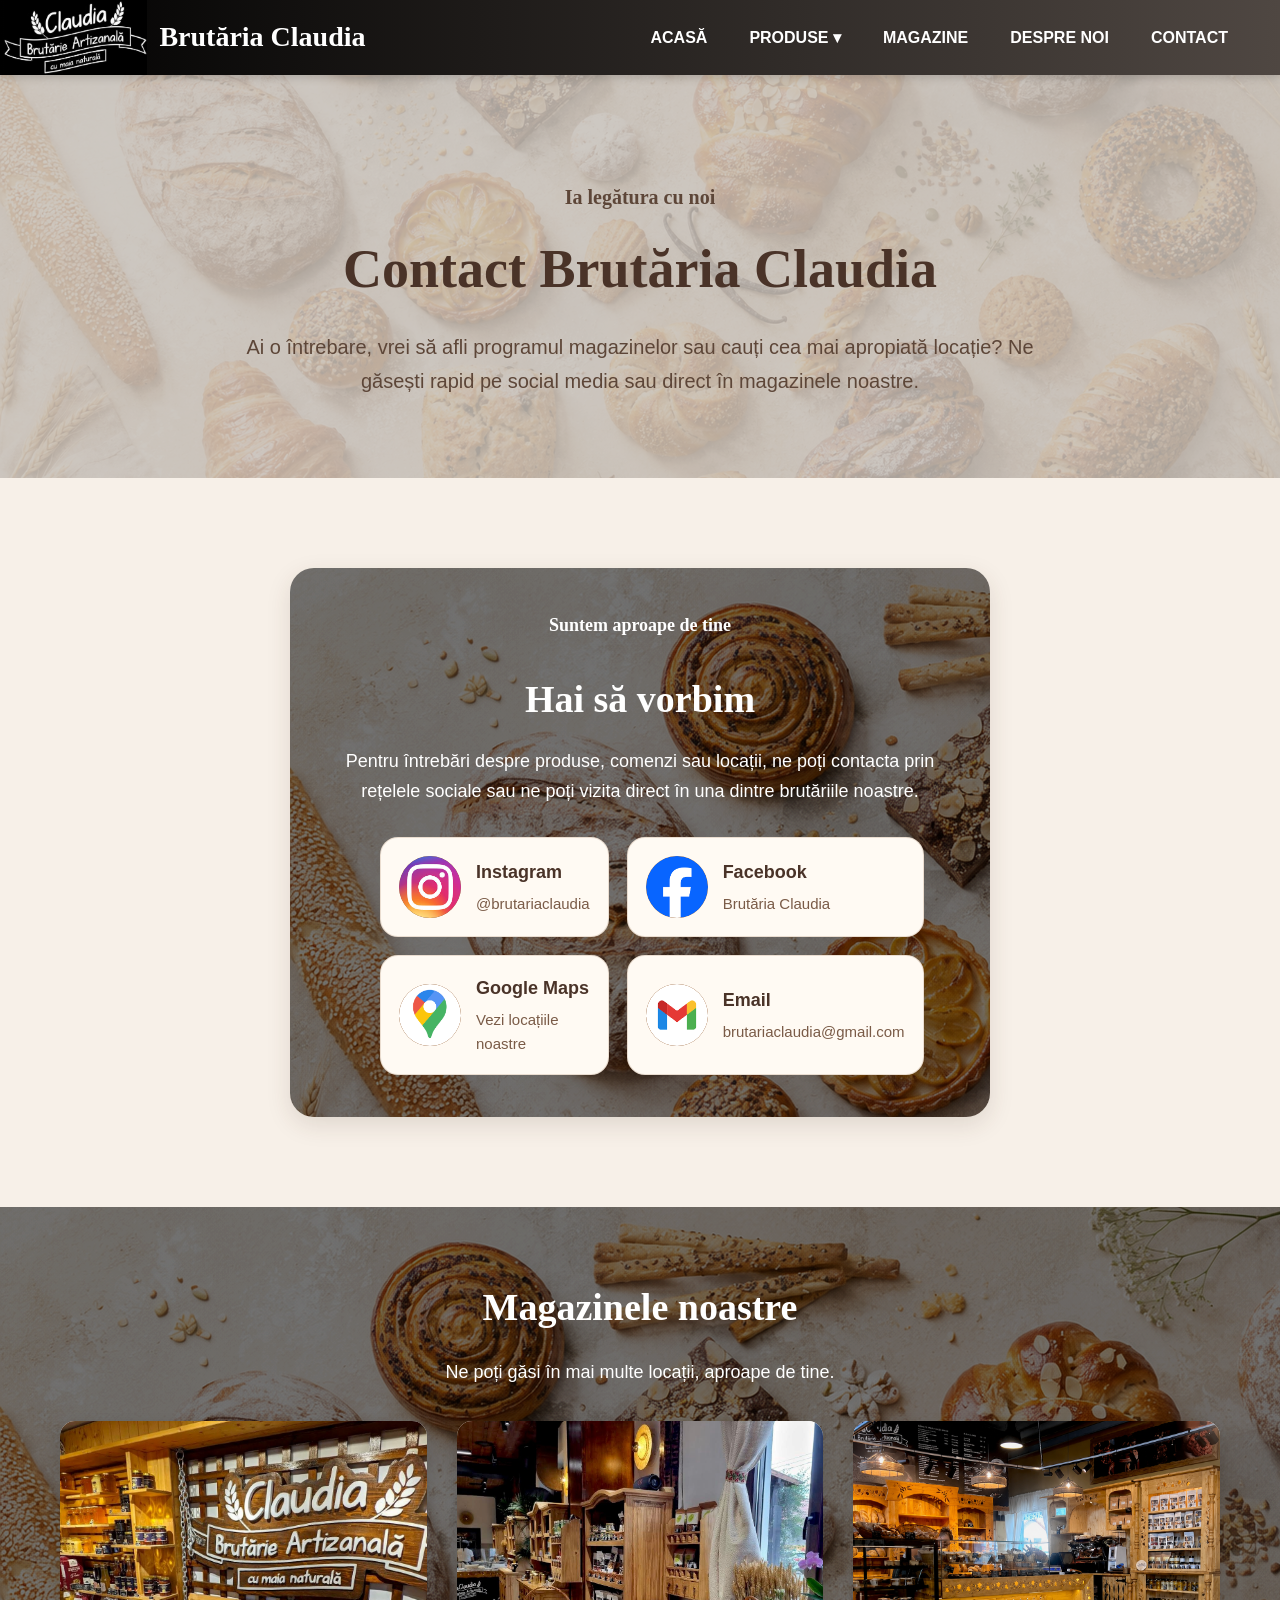
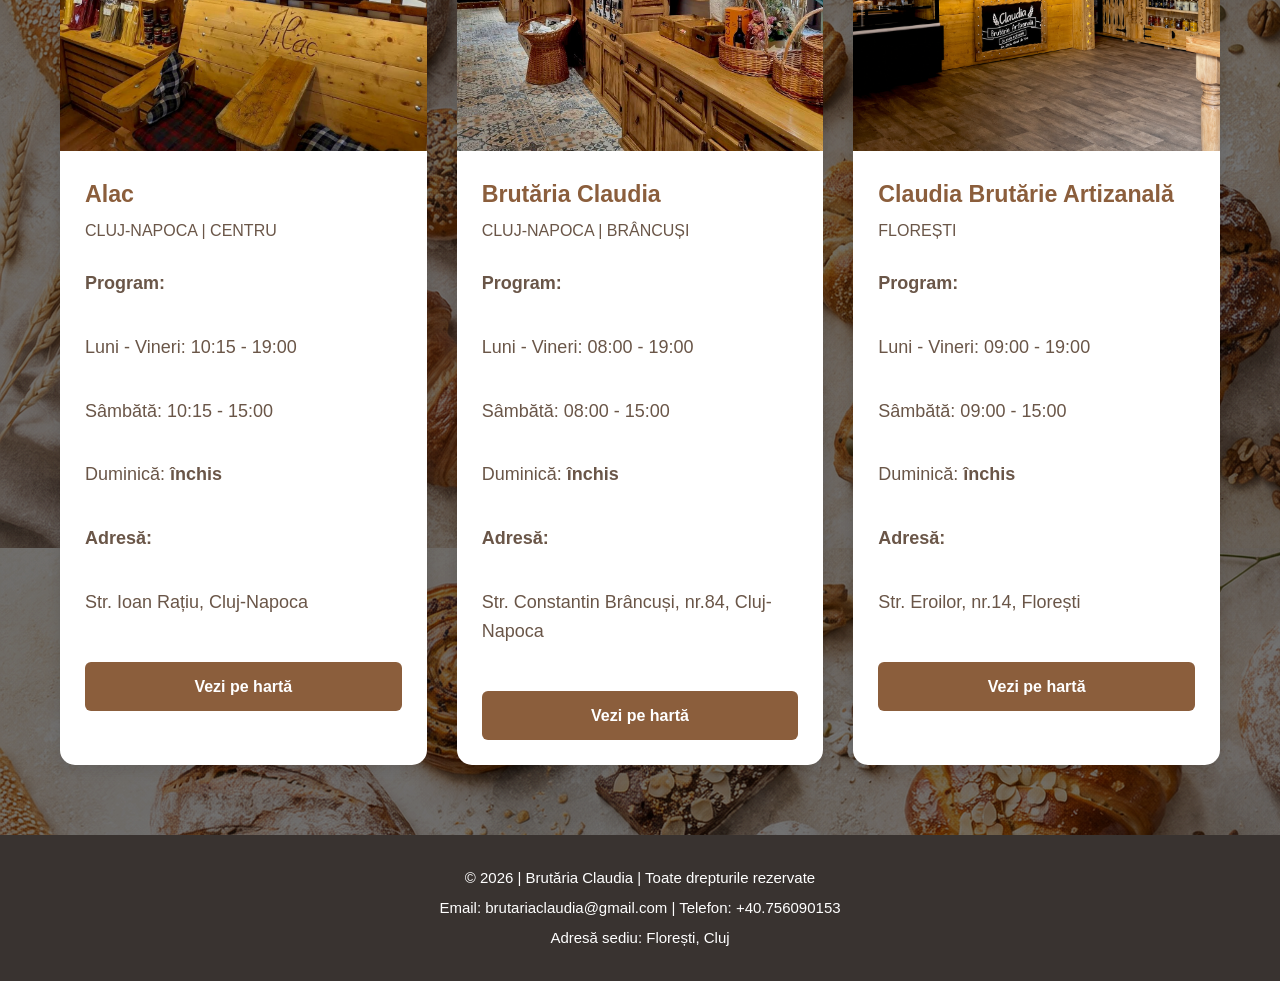
==== commit 138f935c: "update" ====
--- a/contact.html
+++ b/contact.html
@@ -10,7 +10,8 @@
     <link rel="preconnect" href="https://fonts.gstatic.com" crossorigin>
     <link href="https://fonts.googleapis.com/css2?family=Dancing+Script:wght@400;500;600;700&display=swap"
         rel="stylesheet">
-        <link rel="stylesheet" href="https://cdnjs.cloudflare.com/ajax/libs/font-awesome/6.5.2/css/all.min.css">
+
+    <link rel="stylesheet" href="https://cdnjs.cloudflare.com/ajax/libs/font-awesome/6.5.2/css/all.min.css">
 
     <link rel="stylesheet" href="styleMainPage.css">
     <link rel="stylesheet" href="header.css">
@@ -67,9 +68,8 @@
         </div>
     </section>
 
-
     <section class="contact-section">
-        <div class="contact-container">
+        <div class="contact-container contact-container-centered">
 
             <div class="contact-info-box">
                 <p class="small-title">Suntem aproape de tine</p>
@@ -82,7 +82,9 @@
                 <div class="contact-links">
 
                     <a href="https://www.instagram.com/brutariaclaudia/" target="_blank" class="contact-link-card">
-                        <span class="contact-icon">📸</span>
+                        <span class="contact-icon">
+                            <img src="insta.jpg" alt="Instagram">
+                        </span>
                         <div>
                             <h3>Instagram</h3>
                             <p>@brutariaclaudia</p>
@@ -90,7 +92,9 @@
                     </a>
 
                     <a href="https://www.facebook.com/BrutariaClaudia/" target="_blank" class="contact-link-card">
-                        <span class="contact-icon">📘</span>
+                        <span class="contact-icon">
+                            <img src="facebook.png" alt="Facebook">
+                        </span>
                         <div>
                             <h3>Facebook</h3>
                             <p>Brutăria Claudia</p>
@@ -98,52 +102,30 @@
                     </a>
 
                     <a href="#magazine" class="contact-link-card">
-                        <span class="contact-icon">📍</span>
+                        <span class="contact-icon">
+                            <img src="maps.png" alt="Google Maps">
+                        </span>
                         <div>
                             <h3>Google Maps</h3>
                             <p>Vezi locațiile noastre</p>
                         </div>
                     </a>
 
-                    <a href="mailto:contact@brutariaclaudia.ro" class="contact-link-card">
-                        <span class="contact-icon">✉️</span>
+                    <a href="mailto:brutariaclaudia@gmail.com" class="contact-link-card">
+                        <span class="contact-icon">
+                            <img src="gmail.png" alt="Email">
+                        </span>
                         <div>
                             <h3>Email</h3>
-                            <p>contact@brutariaclaudia.ro</p>
-                        </div>
-                    </a>
-
-                </div>
-            </div>
-
-
-            <div class="contact-form-box">
-    <h2>Scrie-ne un mesaj</h2>
-    <p>Completează formularul, iar noi îți răspundem cât de curând.</p>
-
-    <form action="mailto:mariadelmarcighi@gmail.com" method="post" enctype="text/plain">
-        <div class="form-group">
-            <label for="name">Nume</label>
-            <input type="text" id="name" name="Nume" placeholder="Numele tău" required>
-        </div>
-
-        <div class="form-group">
-            <label for="email">Email</label>
-            <input type="email" id="email" name="Email" placeholder="emailul.tau@example.com" required>
-        </div>
-
-        <div class="form-group">
-            <label for="message">Mesaj</label>
-            <textarea id="message" name="Mesaj" rows="5" placeholder="Scrie mesajul tău aici..." required></textarea>
-        </div>
-
-        <button type="submit" class="general-button">Trimite mesajul</button>
-    </form>
-</div>
+                            <p>brutariaclaudia@gmail.com</p>
+                        </div>
+                    </a>
+
+                </div>
+            </div>
 
         </div>
     </section>
-
 
     <section class="section" id="magazine">
         <h2>Magazinele noastre</h2>
@@ -229,18 +211,14 @@
         </div>
     </section>
 
-
-
     <div class="footer">
         <p>© 2026 | Brutăria Claudia | Toate drepturile rezervate</p>
-        <p>Email: contact@brutarianoastra.ro | Telefon: 0740 000 000</p>
-        <p>Adresă sediu: Cluj-Napoca, România</p>
+        <p>Email: brutariaclaudia@gmail.com | Telefon: +40.756090153</p>
+        <p>Adresă sediu: Florești, Cluj</p>
     </div>
 
     <script src="rotateCard.js"></script>
-
     <script src="review.js"></script>
-
     <script src="slideshow.js"></script>
 
 </body>
--- a/review.css
+++ b/review.css
@@ -142,7 +142,7 @@
     right: 10px;
 }
 
-/* tablet */
+/* tablet */ 
 @media (max-width: 992px) {
     .reviews-carousel {
         height: 460px;
--- a/contact.css
+++ b/contact.css
@@ -57,7 +57,7 @@
 
 .contact-info-box,
 .contact-form-box {
-    background: rgba(255, 255, 255, 0.78);
+    background-image: url('fundallight.png');
     border-radius: 24px;
     padding: 42px;
     box-shadow: 0 8px 25px rgba(69, 45, 30, 0.13);
@@ -67,7 +67,7 @@
 .contact-form-box h2 {
     font-family: Georgia, serif;
     font-size: 38px;
-    color: #4a3328;
+    color: #ffffff;
     margin-bottom: 16px;
 }
 
@@ -75,7 +75,7 @@
 .contact-form-box > p {
     font-size: 18px;
     line-height: 1.7;
-    color: #6a5040;
+    color: #ffffff;
     margin-bottom: 28px;
 }
 
@@ -228,3 +228,43 @@
     justify-content: center;
     align-items: center;
 }
+
+.contact-container-centered {
+    display: flex;
+    justify-content: center;
+    align-items: center;
+}
+
+.contact-container-centered .contact-info-box {
+    max-width: 700px;
+    width: 100%;
+    text-align: center;
+}
+
+.contact-container-centered .contact-links {
+    max-width: 520px;
+    margin: 30px auto 0 auto;
+}
+
+.contact-container-centered .contact-link-card {
+    text-align: left;
+}
+
+.contact-icon {
+    width: 62px;
+    height: 62px;
+    min-width: 62px;
+    border-radius: 50%;
+    background-color: #9a6338;
+    display: flex;
+    align-items: center;
+    justify-content: center;
+    overflow: hidden;
+}
+
+.contact-icon img {
+    width: 100%;
+    height: 100%;
+    object-fit: cover;
+    border-radius: 50%;
+}
